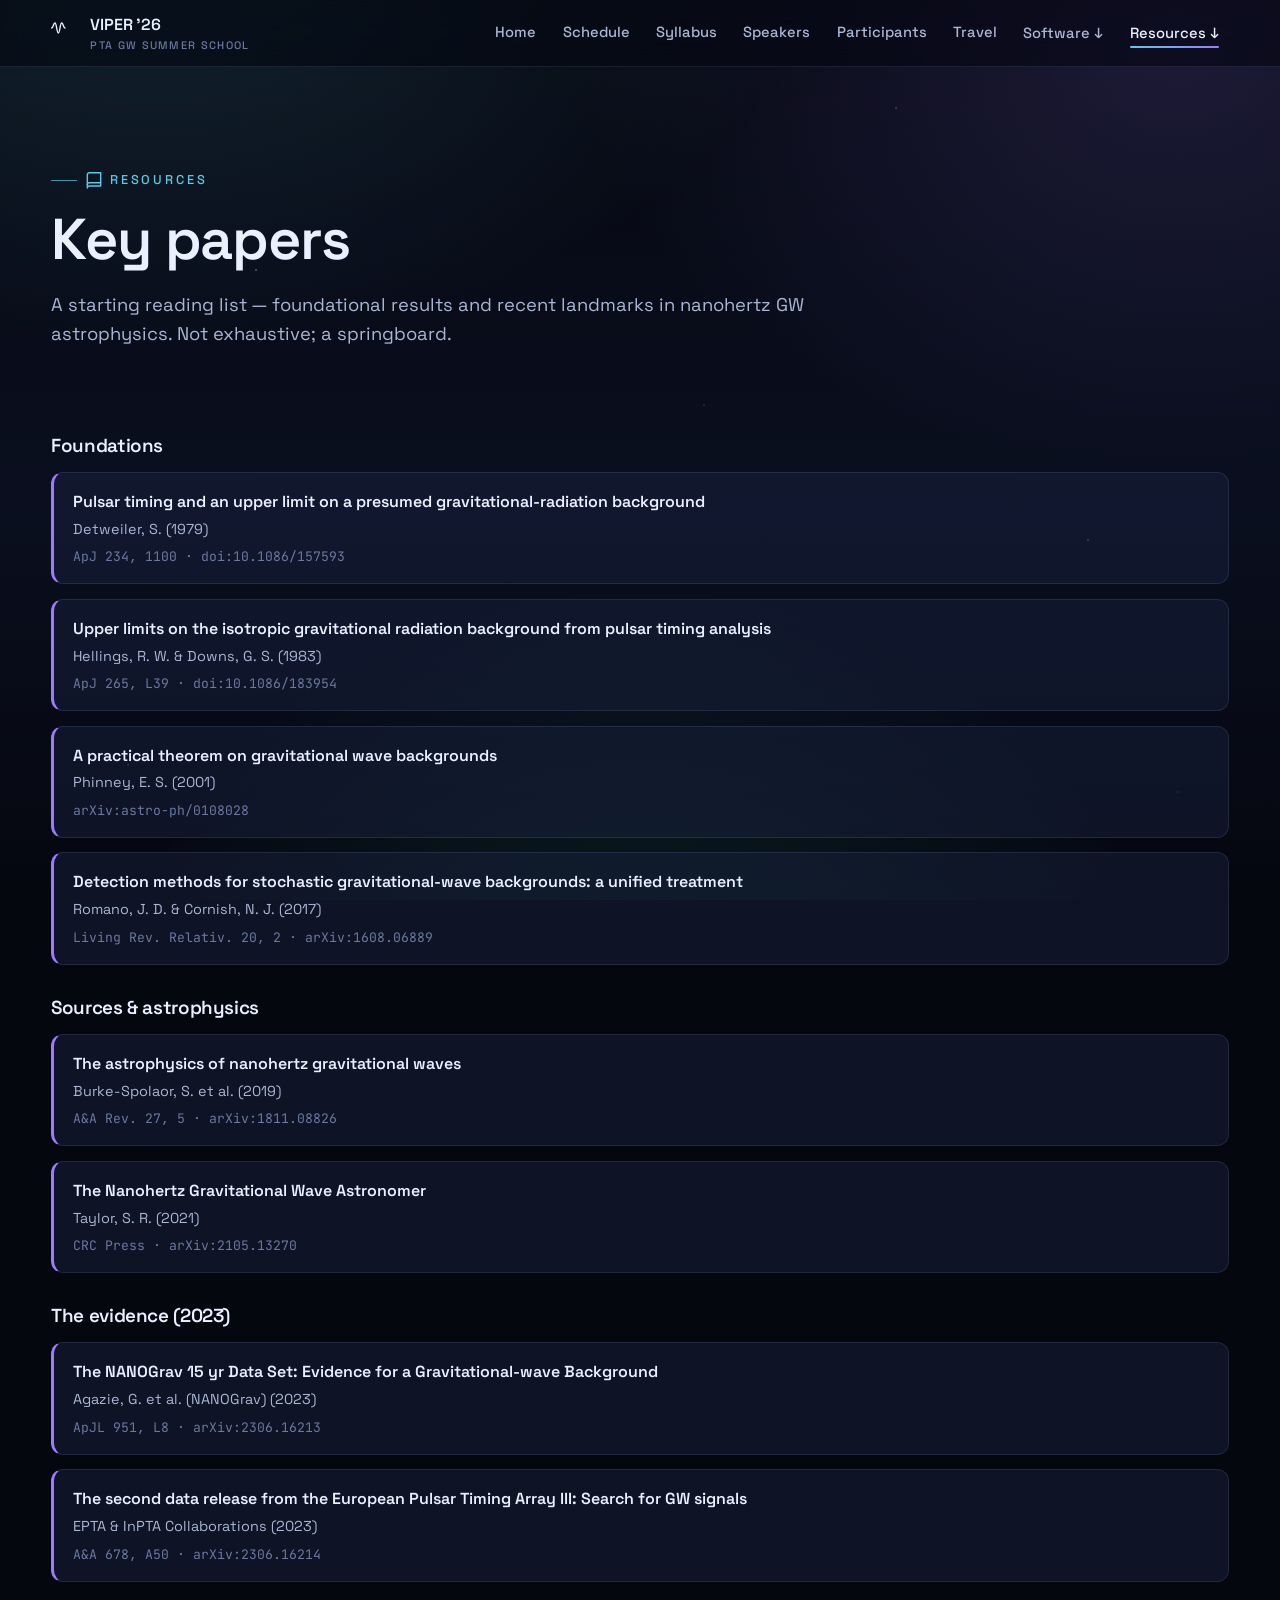
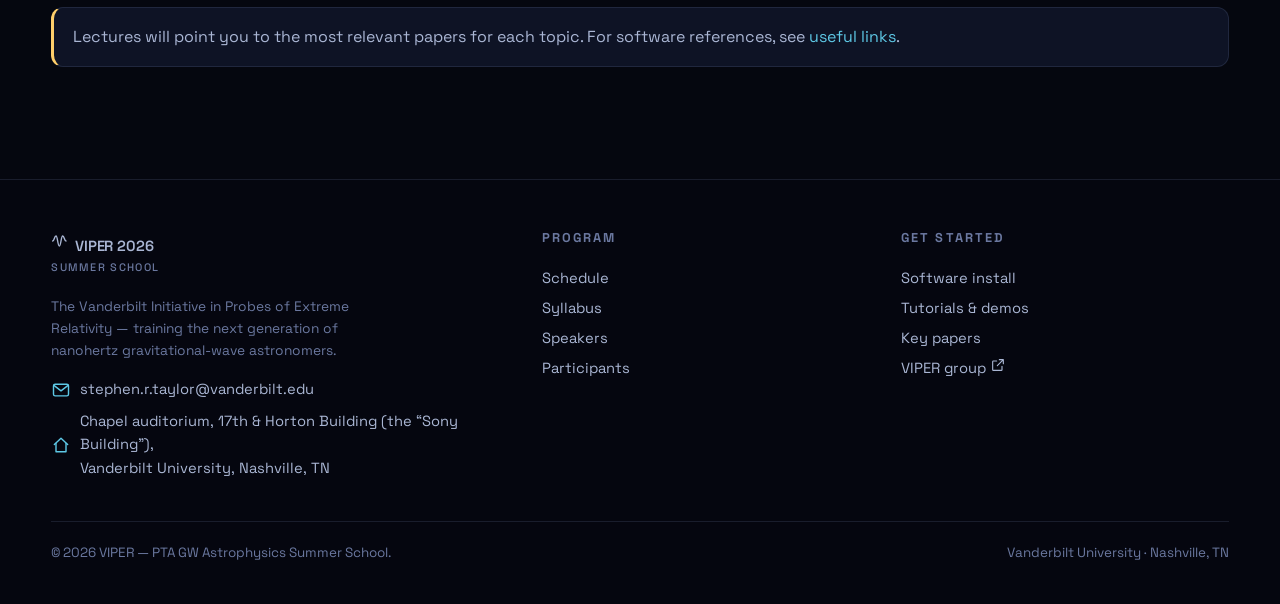
==== imp_papers.html @ b40ef2a1 "Set Levi Schult full name; add venue across the site Speakers page shows full name Levi Schult (sche" ====
<!DOCTYPE html>
<html lang="en">
<head>
<meta charset="utf-8" />
<meta name="viewport" content="width=device-width, initial-scale=1" />
<title>Key papers &middot; VIPER 2026 Summer School</title>
<meta name="description" content="A reading list of key nanohertz gravitational-wave papers." />
<link rel="icon" href="data:image/svg+xml,%3Csvg xmlns='http://www.w3.org/2000/svg' viewBox='0 0 24 24'%3E%3Cpath d='M2 12c2 0 2-6 4-6s2 12 4 12 2-12 4-12 2 6 4 6' fill='none' stroke='%235ec8e6' stroke-width='2' stroke-linecap='round'/%3E%3C/svg%3E" />
<link rel="preconnect" href="https://fonts.googleapis.com" />
<link rel="preconnect" href="https://fonts.gstatic.com" crossorigin />
<link href="https://fonts.googleapis.com/css2?family=Space+Grotesk:wght@400;500;600;700&family=JetBrains+Mono:wght@400;500&display=swap" rel="stylesheet" />
<link rel="stylesheet" href="assets/css/site.css" />
</head>
<body>
<div class="cosmos"></div>
<header class="nav"><div class="nav-inner"><a class="brand" href="index.html"><span class="mark"><svg width="20" height="20" viewBox="0 0 24 24" fill="none" stroke="currentColor" stroke-width="1.7" stroke-linecap="round" stroke-linejoin="round"><path d="M2 12c2 0 2-6 4-6s2 12 4 12 2-12 4-12 2 6 4 6"/></svg></span><span>VIPER &rsquo;26<small>PTA GW Summer School</small></span></a><button class="nav-toggle" aria-label="Menu"><svg width="22" height="22" viewBox="0 0 24 24" fill="none" stroke="currentColor" stroke-width="1.7" stroke-linecap="round" stroke-linejoin="round"><path d="M4 7h16M4 12h16M4 17h16"/></svg></button><nav class="nav-links"><a href="index.html">Home</a><a href="schedule.html">Schedule</a><a href="syllabus.html">Syllabus</a><a href="speakers.html">Speakers</a><a href="participants.html">Participants</a><a href="travel.html">Travel</a><span class="has-menu"><a href="installation.html">Software &darr;</a><span class="drop"><a href="installation.html">Installation</a><a href="tutorials.html">Tutorials &amp; demos</a></span></span><span class="has-menu"><a href="imp_papers.html" class="active">Resources &darr;</a><span class="drop"><a href="imp_papers.html">Key papers</a><a href="useful_links.html">Useful links</a></span></span></nav></div></header>
<main>

<section class="page-head"><div class="wrap">
  <span class="eyebrow"><svg width="20" height="20" viewBox="0 0 24 24" fill="none" stroke="currentColor" stroke-width="1.7" stroke-linecap="round" stroke-linejoin="round"><path d="M4 4.5A2.5 2.5 0 0 1 6.5 2H20v16H6.5A2.5 2.5 0 0 0 4 20.5z"/><path d="M4 16.5A2.5 2.5 0 0 1 6.5 14H20"/></svg> Resources</span>
  <h1>Key papers</h1>
  <p class="lead">A starting reading list &mdash; foundational results and recent landmarks in
  nanohertz GW astrophysics. Not exhaustive; a springboard.</p>
</div></section>
<section class="section tight"><div class="wrap">
  <h3 style="margin-bottom:1rem">Foundations</h3>
  <div class="refs">
    <a class="ref" href="https://doi.org/10.1086/157593" style="display:block;text-decoration:none"><div class="t">Pulsar timing and an upper limit on a presumed gravitational-radiation background</div><div class="a">Detweiler, S. (1979)</div><div class="meta">ApJ 234, 1100 &middot; doi:10.1086/157593</div></a>
    <a class="ref" href="https://doi.org/10.1086/183954" style="display:block;text-decoration:none"><div class="t">Upper limits on the isotropic gravitational radiation background from pulsar timing analysis</div><div class="a">Hellings, R. W. &amp; Downs, G. S. (1983)</div><div class="meta">ApJ 265, L39 &middot; doi:10.1086/183954</div></a>
    <a class="ref" href="https://arxiv.org/abs/astro-ph/0108028" style="display:block;text-decoration:none"><div class="t">A practical theorem on gravitational wave backgrounds</div><div class="a">Phinney, E. S. (2001)</div><div class="meta">arXiv:astro-ph/0108028</div></a>
    <a class="ref" href="https://arxiv.org/abs/1608.06889" style="display:block;text-decoration:none"><div class="t">Detection methods for stochastic gravitational-wave backgrounds: a unified treatment</div><div class="a">Romano, J. D. &amp; Cornish, N. J. (2017)</div><div class="meta">Living Rev. Relativ. 20, 2 &middot; arXiv:1608.06889</div></a>
  </div>

  <h3 style="margin:2rem 0 1rem">Sources &amp; astrophysics</h3>
  <div class="refs">
    <a class="ref" href="https://arxiv.org/abs/1811.08826" style="display:block;text-decoration:none"><div class="t">The astrophysics of nanohertz gravitational waves</div><div class="a">Burke-Spolaor, S. et al. (2019)</div><div class="meta">A&amp;A Rev. 27, 5 &middot; arXiv:1811.08826</div></a>
    <a class="ref" href="https://arxiv.org/abs/2105.13270" style="display:block;text-decoration:none"><div class="t">The Nanohertz Gravitational Wave Astronomer</div><div class="a">Taylor, S. R. (2021)</div><div class="meta">CRC Press &middot; arXiv:2105.13270</div></a>
  </div>

  <h3 style="margin:2rem 0 1rem">The evidence (2023)</h3>
  <div class="refs">
    <a class="ref" href="https://arxiv.org/abs/2306.16213" style="display:block;text-decoration:none"><div class="t">The NANOGrav 15 yr Data Set: Evidence for a Gravitational-wave Background</div><div class="a">Agazie, G. et al. (NANOGrav) (2023)</div><div class="meta">ApJL 951, L8 &middot; arXiv:2306.16213</div></a>
    <a class="ref" href="https://arxiv.org/abs/2306.16214" style="display:block;text-decoration:none"><div class="t">The second data release from the European Pulsar Timing Array III: Search for GW signals</div><div class="a">EPTA &amp; InPTA Collaborations (2023)</div><div class="meta">A&amp;A 678, A50 &middot; arXiv:2306.16214</div></a>
  </div>

  <p class="note" style="margin-top:1.6rem">Lectures will point you to the most relevant papers for
  each topic. For software references, see <a href="useful_links.html">useful links</a>.</p>
</div></section>

</main>
<footer class="footer"><div class="wrap">
  <div class="footer-grid">
    <div>
      <a class="brand" href="index.html"><span class="mark"><svg width="20" height="20" viewBox="0 0 24 24" fill="none" stroke="currentColor" stroke-width="1.7" stroke-linecap="round" stroke-linejoin="round"><path d="M2 12c2 0 2-6 4-6s2 12 4 12 2-12 4-12 2 6 4 6"/></svg></span>
        <span>VIPER 2026<small>Summer School</small></span></a>
      <p class="muted" style="margin-top:1rem;max-width:34ch">
        The Vanderbilt Initiative in Probes of Extreme Relativity &mdash; training the next
        generation of nanohertz gravitational-wave astronomers.</p>
      <div class="contact-line"><svg width="20" height="20" viewBox="0 0 24 24" fill="none" stroke="currentColor" stroke-width="1.7" stroke-linecap="round" stroke-linejoin="round"><rect x="3" y="5" width="18" height="14" rx="2"/><path d="M3.5 6.5 12 13l8.5-6.5"/></svg><a href="mailto:stephen.r.taylor@vanderbilt.edu">stephen.r.taylor@vanderbilt.edu</a></div>
      <div class="contact-line"><svg width="20" height="20" viewBox="0 0 24 24" fill="none" stroke="currentColor" stroke-width="1.7" stroke-linecap="round" stroke-linejoin="round"><path d="M4 11.5 12 4l8 7.5"/><path d="M6 10v10h12V10"/></svg><span>Chapel auditorium, 17th &amp; Horton Building (the &ldquo;Sony Building&rdquo;),<br />Vanderbilt University, Nashville, TN</span></div>
    </div>
    <div>
      <h4>Program</h4>
      <a href="schedule.html">Schedule</a>
      <a href="syllabus.html">Syllabus</a>
      <a href="speakers.html">Speakers</a>
      <a href="participants.html">Participants</a>
    </div>
    <div>
      <h4>Get started</h4>
      <a href="installation.html">Software install</a>
      <a href="tutorials.html">Tutorials &amp; demos</a>
      <a href="imp_papers.html">Key papers</a>
      <a href="https://as.vanderbilt.edu/viper/">VIPER group <svg width="16" height="16" viewBox="0 0 24 24" fill="none" stroke="currentColor" stroke-width="1.7" stroke-linecap="round" stroke-linejoin="round"><path d="M14 4h6v6M20 4l-9 9M18 14v5a1 1 0 0 1-1 1H5a1 1 0 0 1-1-1V7a1 1 0 0 1 1-1h5"/></svg></a>
    </div>
  </div>
  <div class="copyright">
    <span>&copy; 2026 VIPER &mdash; PTA GW Astrophysics Summer School.</span>
    <span>Vanderbilt University &middot; Nashville, TN</span>
  </div>
</div></footer>
<script src="assets/js/site.js"></script>
</body>
</html>
---- assets/css/site.css ----
/* =========================================================================
   VIPER 2026 Summer School — "cosmic glass" design system
   Dark, aurora-lit, glassmorphism. Self-contained, no framework.
   ========================================================================= */

:root {
  /* palette */
  --bg:        #05070f;
  --bg-2:      #0a0f1f;
  --ink:       #eaf0ff;
  --ink-soft:  #aab6d4;
  --ink-dim:   #6b78a0;
  --line:      rgba(150, 170, 220, 0.14);
  --glass:     rgba(20, 28, 52, 0.55);
  --glass-2:   rgba(28, 38, 70, 0.40);

  /* accents */
  --cyan:   #5ec8e6;
  --violet: #9b7bff;
  --pink:   #ff7bd2;
  --teal:   #38e1c0;
  --amber:  #ffcf6b;
  --green:  #57d98a;

  --accent: var(--cyan);

  --radius:   18px;
  --radius-s: 12px;
  --maxw:     1180px;

  --shadow:  0 18px 50px -20px rgba(0, 0, 0, 0.75);
  --font:    "Space Grotesk", "Inter", system-ui, -apple-system, "Segoe UI", Roboto, sans-serif;
  --mono:    "JetBrains Mono", ui-monospace, "SF Mono", Menlo, monospace;
}

* { box-sizing: border-box; }

html { scroll-behavior: smooth; }

body {
  margin: 0;
  font-family: var(--font);
  color: var(--ink);
  background: var(--bg);
  line-height: 1.6;
  -webkit-font-smoothing: antialiased;
  text-rendering: optimizeLegibility;
  overflow-x: hidden;
}

/* ---- cosmic background: layered radial auroras + starfield ------------- */
.cosmos {
  position: fixed;
  inset: 0;
  z-index: -2;
  background:
    radial-gradient(1100px 700px at 12% -8%,  rgba(94, 200, 230, 0.16), transparent 60%),
    radial-gradient(1000px 720px at 92% 4%,   rgba(155, 123, 255, 0.16), transparent 60%),
    radial-gradient(900px 800px  at 50% 118%, rgba(56, 225, 192, 0.10), transparent 60%),
    linear-gradient(180deg, var(--bg) 0%, var(--bg-2) 55%, var(--bg) 100%);
}
.cosmos::after {  /* fine star layer */
  content: "";
  position: absolute;
  inset: 0;
  background-image:
    radial-gradient(1.4px 1.4px at 20% 30%, rgba(255,255,255,0.65), transparent),
    radial-gradient(1.4px 1.4px at 70% 12%, rgba(255,255,255,0.45), transparent),
    radial-gradient(1.2px 1.2px at 40% 70%, rgba(255,255,255,0.40), transparent),
    radial-gradient(1.6px 1.6px at 85% 60%, rgba(255,255,255,0.55), transparent),
    radial-gradient(1.1px 1.1px at 55% 45%, rgba(255,255,255,0.35), transparent),
    radial-gradient(1.3px 1.3px at 10% 85%, rgba(255,255,255,0.40), transparent),
    radial-gradient(1.2px 1.2px at 92% 88%, rgba(255,255,255,0.35), transparent);
  background-repeat: no-repeat;
  opacity: 0.7;
  animation: twinkle 9s ease-in-out infinite alternate;
}
@keyframes twinkle { from { opacity: 0.45; } to { opacity: 0.85; } }

@media (prefers-reduced-motion: reduce) {
  html { scroll-behavior: auto; }
  .cosmos::after { animation: none; }
}

/* ---- layout helpers ---------------------------------------------------- */
.wrap { width: min(var(--maxw), 92vw); margin-inline: auto; }
.section { padding: 84px 0; }
.section.tight { padding: 56px 0; }

a { color: var(--cyan); text-decoration: none; transition: color .18s ease; }
a:hover { color: #bdecff; }

h1, h2, h3 { line-height: 1.12; letter-spacing: -0.02em; font-weight: 600; margin: 0 0 .5em; }
h1 { font-size: clamp(2.2rem, 5vw, 3.6rem); }
h2 { font-size: clamp(1.6rem, 3vw, 2.3rem); }
h3 { font-size: 1.18rem; }
p  { color: var(--ink-soft); }

.eyebrow {
  display: inline-flex; align-items: center; gap: .5em;
  font-size: .8rem; letter-spacing: .22em; text-transform: uppercase;
  color: var(--cyan); font-weight: 500; margin-bottom: 1rem;
}
.eyebrow::before { content: ""; width: 26px; height: 1px; background: var(--cyan); opacity: .7; }

.lead { font-size: 1.15rem; color: var(--ink-soft); max-width: 64ch; }

.gradient-text {
  background: linear-gradient(100deg, var(--cyan), var(--violet) 55%, var(--teal));
  -webkit-background-clip: text; background-clip: text;
  -webkit-text-fill-color: transparent; color: transparent;
}

/* ---- top navigation ---------------------------------------------------- */
.nav {
  position: sticky; top: 0; z-index: 50;
  backdrop-filter: blur(14px) saturate(140%);
  -webkit-backdrop-filter: blur(14px) saturate(140%);
  background: rgba(5, 7, 15, 0.62);
  border-bottom: 1px solid var(--line);
}
.nav-inner {
  width: min(var(--maxw), 94vw); margin-inline: auto;
  display: flex; align-items: center; gap: 1.2rem;
  height: 66px;
}
.brand { display: flex; align-items: center; gap: .65rem; font-weight: 600; letter-spacing: -.01em; color: var(--ink); white-space: nowrap; }
.brand:hover { color: var(--ink); }
.brand .mark { width: 30px; height: 30px; flex: 0 0 auto; }
.brand small { display: block; font-size: .68rem; letter-spacing: .12em; text-transform: uppercase; color: var(--ink-dim); font-weight: 500; }

.nav-links { display: flex; align-items: center; gap: .25rem; margin-left: auto; }
.nav-links a {
  color: var(--ink-soft); font-size: .92rem; font-weight: 500;
  padding: .5rem .7rem; border-radius: 9px; position: relative; white-space: nowrap;
}
.nav-links a:hover { color: var(--ink); background: var(--glass-2); }
.nav-links a.active { color: var(--ink); }
.nav-links a.active::after {
  content: ""; position: absolute; left: .7rem; right: .7rem; bottom: .15rem;
  height: 2px; border-radius: 2px;
  background: linear-gradient(90deg, var(--cyan), var(--violet));
}

/* dropdown */
.has-menu { position: relative; }
.has-menu > .drop {
  position: absolute; top: calc(100% + 8px); right: 0; min-width: 210px;
  background: rgba(12, 17, 33, 0.96); border: 1px solid var(--line);
  border-radius: 14px; padding: .4rem; box-shadow: var(--shadow);
  opacity: 0; visibility: hidden; transform: translateY(6px); transition: .16s ease;
}
.has-menu:hover > .drop, .has-menu:focus-within > .drop { opacity: 1; visibility: visible; transform: translateY(0); }
.drop a { display: block; padding: .55rem .7rem; border-radius: 9px; font-size: .9rem; }
.drop a:hover { background: var(--glass); }

.nav-toggle { display: none; margin-left: auto; background: none; border: 1px solid var(--line); color: var(--ink); border-radius: 10px; padding: .45rem .55rem; cursor: pointer; }
.nav-toggle svg { display: block; }

@media (max-width: 880px) {
  .nav-links {
    position: fixed; inset: 66px 0 auto 0;
    flex-direction: column; align-items: stretch; gap: 0;
    background: rgba(7, 10, 20, 0.98); border-bottom: 1px solid var(--line);
    padding: .6rem 5vw 1.2rem; margin: 0;
    transform: translateY(-130%); transition: transform .28s ease;
    max-height: calc(100vh - 66px); overflow-y: auto;
  }
  .nav-links.open { transform: translateY(0); }
  .nav-links a { padding: .8rem .4rem; border-radius: 0; border-bottom: 1px solid var(--line); }
  .nav-links a.active::after { display: none; }
  .has-menu > .drop { position: static; opacity: 1; visibility: visible; transform: none; box-shadow: none; border: none; background: transparent; padding: 0 0 .4rem 1rem; min-width: 0; }
  .has-menu > .drop a { border-bottom: 1px dashed var(--line); }
  .nav-toggle { display: inline-flex; }
}

/* ---- buttons ----------------------------------------------------------- */
.btn {
  display: inline-flex; align-items: center; gap: .5rem;
  padding: .8rem 1.3rem; border-radius: 999px; font-weight: 600; font-size: .95rem;
  border: 1px solid transparent; cursor: pointer; transition: .18s ease; white-space: nowrap;
}
.btn-primary {
  color: #05131a;
  background: linear-gradient(100deg, var(--cyan), var(--teal));
  box-shadow: 0 10px 30px -10px rgba(94, 200, 230, 0.6);
}
.btn-primary:hover { color: #05131a; transform: translateY(-2px); box-shadow: 0 16px 38px -12px rgba(94, 200, 230, 0.7); }
.btn-ghost { color: var(--ink); border-color: var(--line); background: var(--glass-2); }
.btn-ghost:hover { color: var(--ink); border-color: rgba(155,123,255,.5); background: var(--glass); transform: translateY(-2px); }
.btn-row { display: flex; flex-wrap: wrap; gap: .8rem; margin-top: 1.8rem; }

/* ---- hero -------------------------------------------------------------- */
.hero { padding: clamp(64px, 11vw, 130px) 0 84px; position: relative; }
.hero .badge {
  display: inline-flex; align-items: center; gap: .55rem;
  padding: .4rem .9rem; border-radius: 999px; font-size: .82rem; font-weight: 500;
  color: var(--ink); background: var(--glass); border: 1px solid var(--line); margin-bottom: 1.4rem;
}
.hero .badge .dot { width: 8px; height: 8px; border-radius: 50%; background: var(--teal); box-shadow: 0 0 12px var(--teal); }
.hero h1 { max-width: 16ch; }
.hero .lead { margin-top: 1.1rem; font-size: 1.22rem; }
.hero-meta { display: flex; flex-wrap: wrap; gap: 1.6rem; margin-top: 2rem; }
.hero-meta .item { display: flex; align-items: center; gap: .6rem; color: var(--ink-soft); font-size: .98rem; }
.hero-meta .item svg { color: var(--cyan); flex: 0 0 auto; }

/* ---- glass cards / features ------------------------------------------- */
.grid { display: grid; gap: 1.2rem; }
.grid.cols-2 { grid-template-columns: repeat(2, 1fr); }
.grid.cols-3 { grid-template-columns: repeat(3, 1fr); }
.grid.cols-4 { grid-template-columns: repeat(4, 1fr); }
@media (max-width: 980px) { .grid.cols-3, .grid.cols-4 { grid-template-columns: repeat(2, 1fr); } }
@media (max-width: 620px) { .grid.cols-2, .grid.cols-3, .grid.cols-4 { grid-template-columns: 1fr; } }

.card {
  background: var(--glass); border: 1px solid var(--line);
  border-radius: var(--radius); padding: 1.5rem;
  backdrop-filter: blur(8px); -webkit-backdrop-filter: blur(8px);
  transition: transform .2s ease, border-color .2s ease, background .2s ease;
}
.card:hover { transform: translateY(-4px); border-color: rgba(94,200,230,.4); background: var(--glass-2); }
.card .ico {
  width: 44px; height: 44px; border-radius: 12px; display: grid; place-items: center;
  background: linear-gradient(135deg, rgba(94,200,230,.18), rgba(155,123,255,.18));
  border: 1px solid var(--line); color: var(--cyan); margin-bottom: 1rem;
}
.card h3 { margin-bottom: .4rem; }
.card p { margin: 0; font-size: .96rem; }

/* ---- generic content prose -------------------------------------------- */
.prose { max-width: 76ch; }
.prose p { margin: 0 0 1.1rem; }
.prose h2 { margin-top: 2.4rem; }
.prose h3 { margin-top: 1.8rem; color: var(--ink); }
.prose ul, .prose ol { color: var(--ink-soft); padding-left: 1.2rem; }
.prose li { margin: .45rem 0; }
.prose li b, .prose strong { color: var(--ink); font-weight: 600; }
.prose code { font-family: var(--mono); font-size: .88em; background: rgba(120,140,200,.14); padding: .15em .4em; border-radius: 6px; color: #cfe6ff; }
.prose hr { border: none; border-top: 1px solid var(--line); margin: 2.4rem 0; }
.prose a { border-bottom: 1px solid rgba(94,200,230,.35); }
.prose a:hover { border-color: var(--cyan); }

.page-head { padding: clamp(54px, 9vw, 96px) 0 12px; }
.page-head h1 { margin-bottom: .3rem; }

/* code block */
.codeblock {
  background: rgba(8, 12, 24, 0.85); border: 1px solid var(--line); border-radius: var(--radius-s);
  padding: 1.1rem 1.2rem; overflow-x: auto; font-family: var(--mono); font-size: .86rem;
  color: #d6e6ff; line-height: 1.7; margin: 1rem 0;
}
.codeblock .c { color: var(--ink-dim); }       /* comment */
.codeblock .k { color: var(--teal); }          /* keyword/cmd */
.codeblock .s { color: var(--amber); }         /* string/arg */

.os-tabs { display: flex; gap: .5rem; flex-wrap: wrap; margin: 1.4rem 0 0; }
.os-tab {
  padding: .5rem 1rem; border-radius: 999px; border: 1px solid var(--line);
  background: var(--glass-2); color: var(--ink-soft); cursor: pointer; font-weight: 500; font-size: .9rem;
  font-family: var(--font);
}
.os-tab.active { color: #05131a; background: linear-gradient(100deg, var(--cyan), var(--teal)); border-color: transparent; }
.os-panel { display: none; }
.os-panel.active { display: block; }

/* ---- schedule ---------------------------------------------------------- */
.week-tabs { display: inline-flex; padding: .35rem; gap: .35rem; background: var(--glass); border: 1px solid var(--line); border-radius: 999px; margin-bottom: 1.6rem; }
.week-tab {
  padding: .55rem 1.4rem; border-radius: 999px; border: none; cursor: pointer;
  background: transparent; color: var(--ink-soft); font-weight: 600; font-size: .95rem; font-family: var(--font);
  transition: .18s ease;
}
.week-tab.active { color: #05131a; background: linear-gradient(100deg, var(--cyan), var(--violet)); }
.week-panel { display: none; }
.week-panel.active { display: block; animation: fade .35s ease; }
@keyframes fade { from { opacity: 0; transform: translateY(8px); } to { opacity: 1; transform: none; } }

.week-meta { color: var(--ink-dim); font-size: .92rem; margin: 0 0 1rem; }

.sched-scroll { overflow-x: auto; border-radius: var(--radius); border: 1px solid var(--line); }
table.sched { border-collapse: collapse; width: 100%; min-width: 760px; font-size: .9rem; }
table.sched th, table.sched td { border: 1px solid var(--line); padding: .7rem .7rem; vertical-align: top; text-align: left; }
table.sched thead th {
  background: rgba(94,200,230,.10); color: var(--ink); font-weight: 600; text-align: center;
  position: sticky; top: 0; backdrop-filter: blur(6px);
}
table.sched thead th .date { display: block; font-size: .76rem; font-weight: 400; color: var(--ink-dim); margin-top: .15rem; }
table.sched .time { white-space: nowrap; color: var(--ink-dim); font-family: var(--mono); font-size: .8rem; text-align: center; background: var(--glass-2); width: 64px; }
table.sched td .who { display: block; color: var(--ink-dim); font-size: .82rem; margin-top: .2rem; font-style: italic; }
table.sched td.empty { background: transparent; }

.cell { border-radius: 8px; padding: .55rem .6rem; height: 100%; }
.cell.lecture { background: linear-gradient(135deg, rgba(94,200,230,.16), rgba(94,200,230,.06)); border-left: 3px solid var(--cyan); color: var(--ink); }
.cell.hands   { background: linear-gradient(135deg, rgba(56,225,192,.16), rgba(56,225,192,.05)); border-left: 3px solid var(--teal); color: var(--ink); }
.cell.hack    { background: rgba(155,123,255,.13); border-left: 3px solid var(--violet); color: #d7ccff; font-weight: 600; }
.cell.social  { background: rgba(255,207,107,.14); border-left: 3px solid var(--amber); color: #ffe6ad; font-weight: 600; }
.span-row td { background: rgba(255,207,107,.06); text-align: center; color: var(--ink-soft); font-weight: 500; letter-spacing: .04em; }
.span-row.pause td { background: rgba(120,140,200,.07); color: var(--ink-dim); font-weight: 500; font-size: .82rem; text-transform: uppercase; letter-spacing: .12em; }

.legend { display: flex; flex-wrap: wrap; gap: 1rem 1.6rem; margin-top: 1.3rem; font-size: .85rem; color: var(--ink-soft); }
.legend span { display: inline-flex; align-items: center; gap: .5rem; }
.legend i { width: 14px; height: 14px; border-radius: 4px; display: inline-block; }
.lg-lecture { background: var(--cyan); }
.lg-hands { background: var(--teal); }
.lg-hack { background: var(--violet); }
.lg-social { background: var(--amber); }

/* ---- list of people ---------------------------------------------------- */
.people { display: grid; grid-template-columns: repeat(2, 1fr); gap: .8rem; }
@media (max-width: 720px) { .people { grid-template-columns: 1fr; } }
.person {
  display: flex; gap: .9rem; align-items: flex-start;
  background: var(--glass-2); border: 1px solid var(--line); border-radius: var(--radius-s); padding: .9rem 1rem;
}
.person .av {
  width: 40px; height: 40px; flex: 0 0 auto; border-radius: 50%;
  display: grid; place-items: center; font-weight: 600; color: #05131a;
  background: linear-gradient(135deg, var(--cyan), var(--violet)); font-size: .92rem;
}
.person .nm { font-weight: 600; color: var(--ink); }
.person .tp { font-size: .85rem; color: var(--ink-dim); margin-top: .15rem; }

/* link list */
.linklist { display: grid; gap: .7rem; }
.linklist a.row {
  display: flex; align-items: center; gap: .9rem; justify-content: space-between;
  background: var(--glass-2); border: 1px solid var(--line); border-radius: var(--radius-s);
  padding: .9rem 1.1rem; color: var(--ink); border-bottom: 1px solid var(--line);
}
.linklist a.row:hover { border-color: rgba(94,200,230,.45); background: var(--glass); transform: translateX(3px); }
.linklist .row .l { display: flex; align-items: center; gap: .8rem; }
.linklist .row .l .ic { color: var(--cyan); flex: 0 0 auto; }
.linklist .row .nm { font-weight: 600; }
.linklist .row .ds { color: var(--ink-dim); font-size: .85rem; }
.linklist .row .arr { color: var(--ink-dim); }

/* reference list */
.refs { display: grid; gap: .9rem; }
.ref {
  background: var(--glass-2); border: 1px solid var(--line); border-left: 3px solid var(--violet);
  border-radius: var(--radius-s); padding: 1rem 1.2rem;
}
.ref .t { font-weight: 600; color: var(--ink); }
.ref .a { color: var(--ink-soft); font-size: .9rem; margin-top: .2rem; }
.ref .meta { color: var(--ink-dim); font-size: .82rem; margin-top: .35rem; font-family: var(--mono); }

.note { background: var(--glass-2); border: 1px solid var(--line); border-left: 3px solid var(--amber); border-radius: var(--radius-s); padding: 1rem 1.2rem; color: var(--ink-soft); }
.note b { color: var(--ink); }

.framed { border-radius: var(--radius); border: 1px solid var(--line); overflow: hidden; box-shadow: var(--shadow); }
.framed img { display: block; width: 100%; height: auto; }

/* split feature */
.split { display: grid; grid-template-columns: 1.1fr .9fr; gap: 2.4rem; align-items: center; }
@media (max-width: 860px) { .split { grid-template-columns: 1fr; } }

/* ---- footer ------------------------------------------------------------ */
.footer { border-top: 1px solid var(--line); padding: 48px 0 40px; margin-top: 40px; background: rgba(5,7,15,.6); }
.footer-grid { display: grid; grid-template-columns: 1.4fr 1fr 1fr; gap: 2rem; }
@media (max-width: 780px) { .footer-grid { grid-template-columns: 1fr; gap: 1.6rem; } }
.footer h4 { font-size: .8rem; text-transform: uppercase; letter-spacing: .16em; color: var(--ink-dim); margin: 0 0 1rem; }
.footer a { color: var(--ink-soft); display: block; padding: .2rem 0; font-size: .92rem; }
.footer a:hover { color: var(--cyan); }
.footer .muted { color: var(--ink-dim); font-size: .86rem; }
.footer .contact-line { display: flex; align-items: center; gap: .55rem; color: var(--ink-soft); font-size: .92rem; margin: .3rem 0; }
.footer .contact-line svg { color: var(--cyan); flex: 0 0 auto; }
.copyright { border-top: 1px solid var(--line); margin-top: 36px; padding-top: 20px; color: var(--ink-dim); font-size: .84rem; display: flex; flex-wrap: wrap; gap: .6rem 1.4rem; justify-content: space-between; }
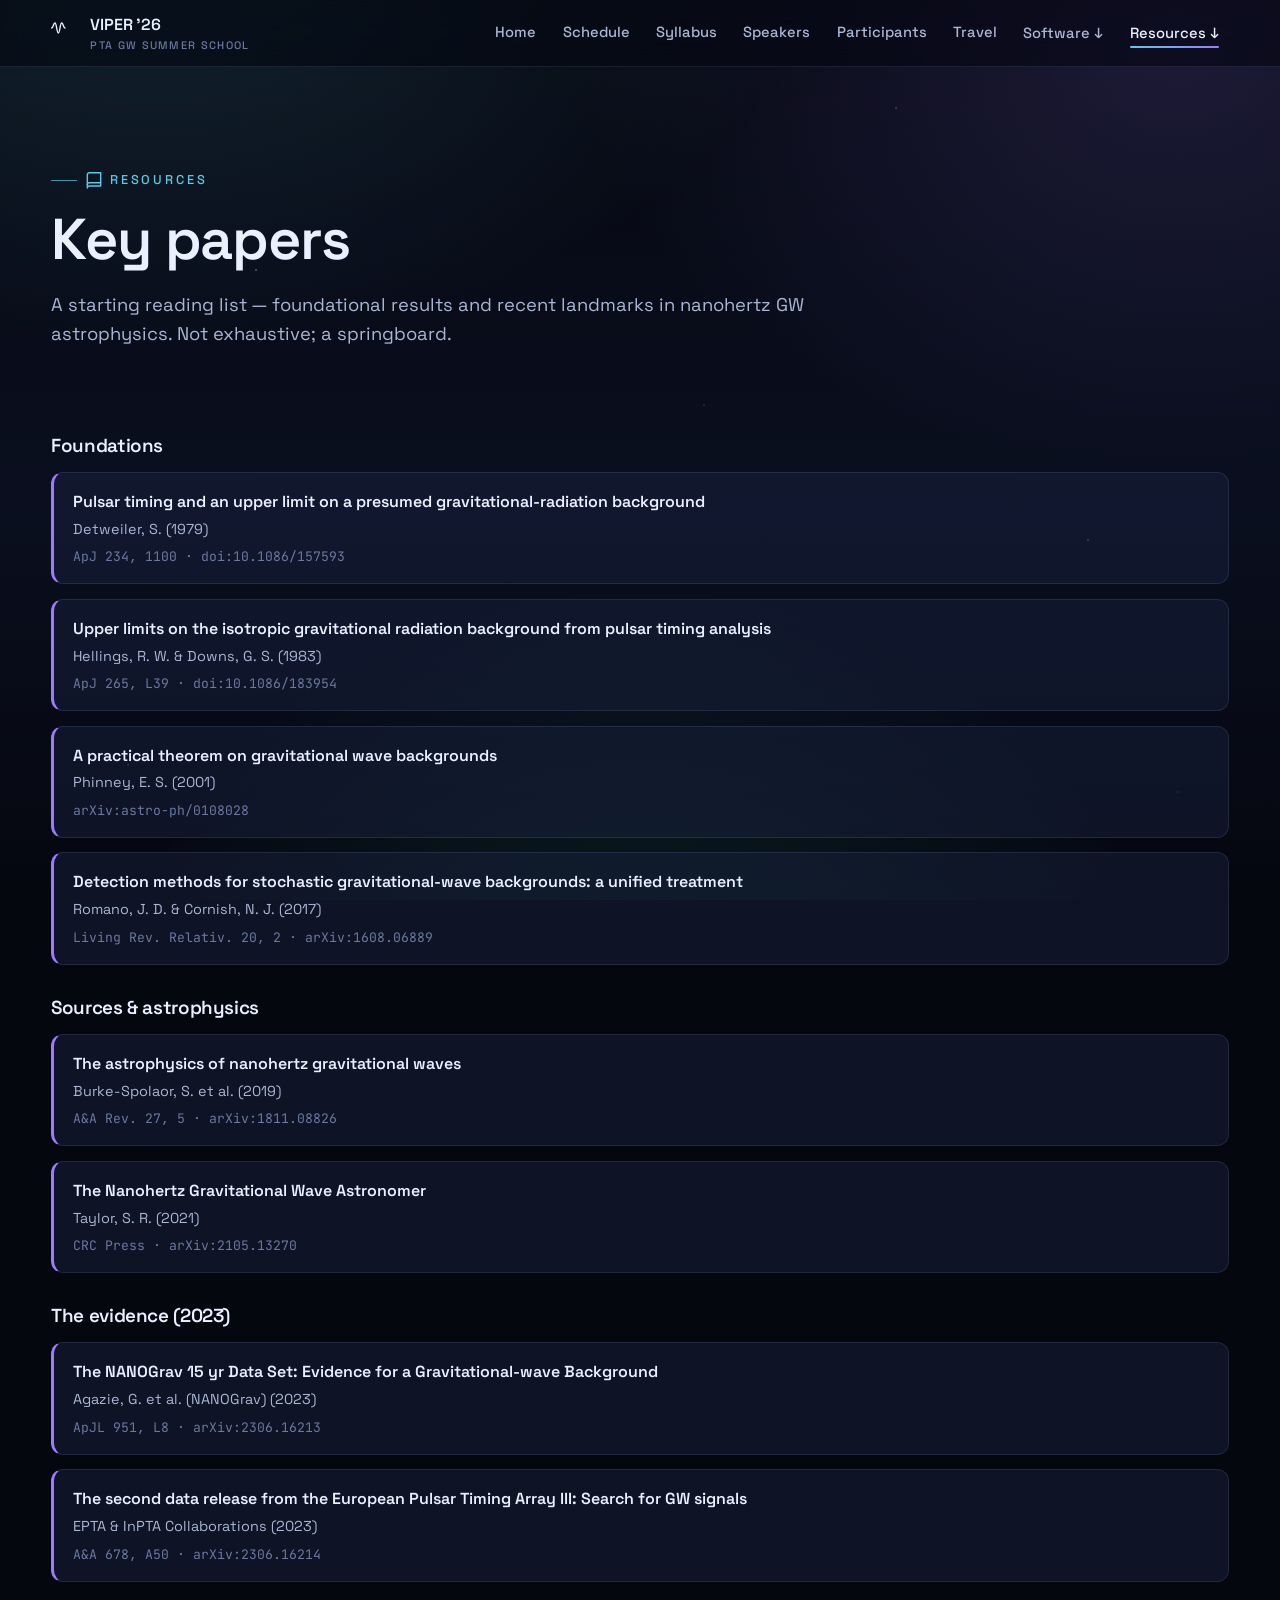
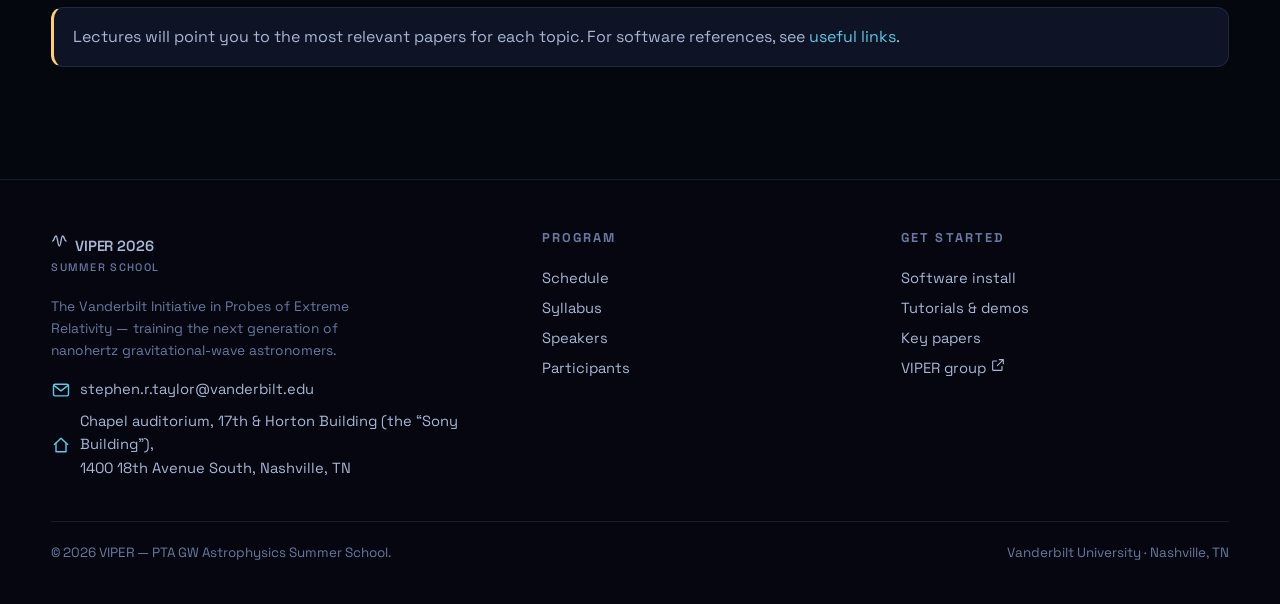
==== commit d96cc0d6: "Add venue street address: 1400 18th Avenue South Surface the full address on the Travel venue sectio" ====
--- a/imp_papers.html
+++ b/imp_papers.html
@@ -57,7 +57,7 @@
         The Vanderbilt Initiative in Probes of Extreme Relativity &mdash; training the next
         generation of nanohertz gravitational-wave astronomers.</p>
       <div class="contact-line"><svg width="20" height="20" viewBox="0 0 24 24" fill="none" stroke="currentColor" stroke-width="1.7" stroke-linecap="round" stroke-linejoin="round"><rect x="3" y="5" width="18" height="14" rx="2"/><path d="M3.5 6.5 12 13l8.5-6.5"/></svg><a href="mailto:stephen.r.taylor@vanderbilt.edu">stephen.r.taylor@vanderbilt.edu</a></div>
-      <div class="contact-line"><svg width="20" height="20" viewBox="0 0 24 24" fill="none" stroke="currentColor" stroke-width="1.7" stroke-linecap="round" stroke-linejoin="round"><path d="M4 11.5 12 4l8 7.5"/><path d="M6 10v10h12V10"/></svg><span>Chapel auditorium, 17th &amp; Horton Building (the &ldquo;Sony Building&rdquo;),<br />Vanderbilt University, Nashville, TN</span></div>
+      <div class="contact-line"><svg width="20" height="20" viewBox="0 0 24 24" fill="none" stroke="currentColor" stroke-width="1.7" stroke-linecap="round" stroke-linejoin="round"><path d="M4 11.5 12 4l8 7.5"/><path d="M6 10v10h12V10"/></svg><span>Chapel auditorium, 17th &amp; Horton Building (the &ldquo;Sony Building&rdquo;),<br />1400 18th Avenue South, Nashville, TN</span></div>
     </div>
     <div>
       <h4>Program</h4>
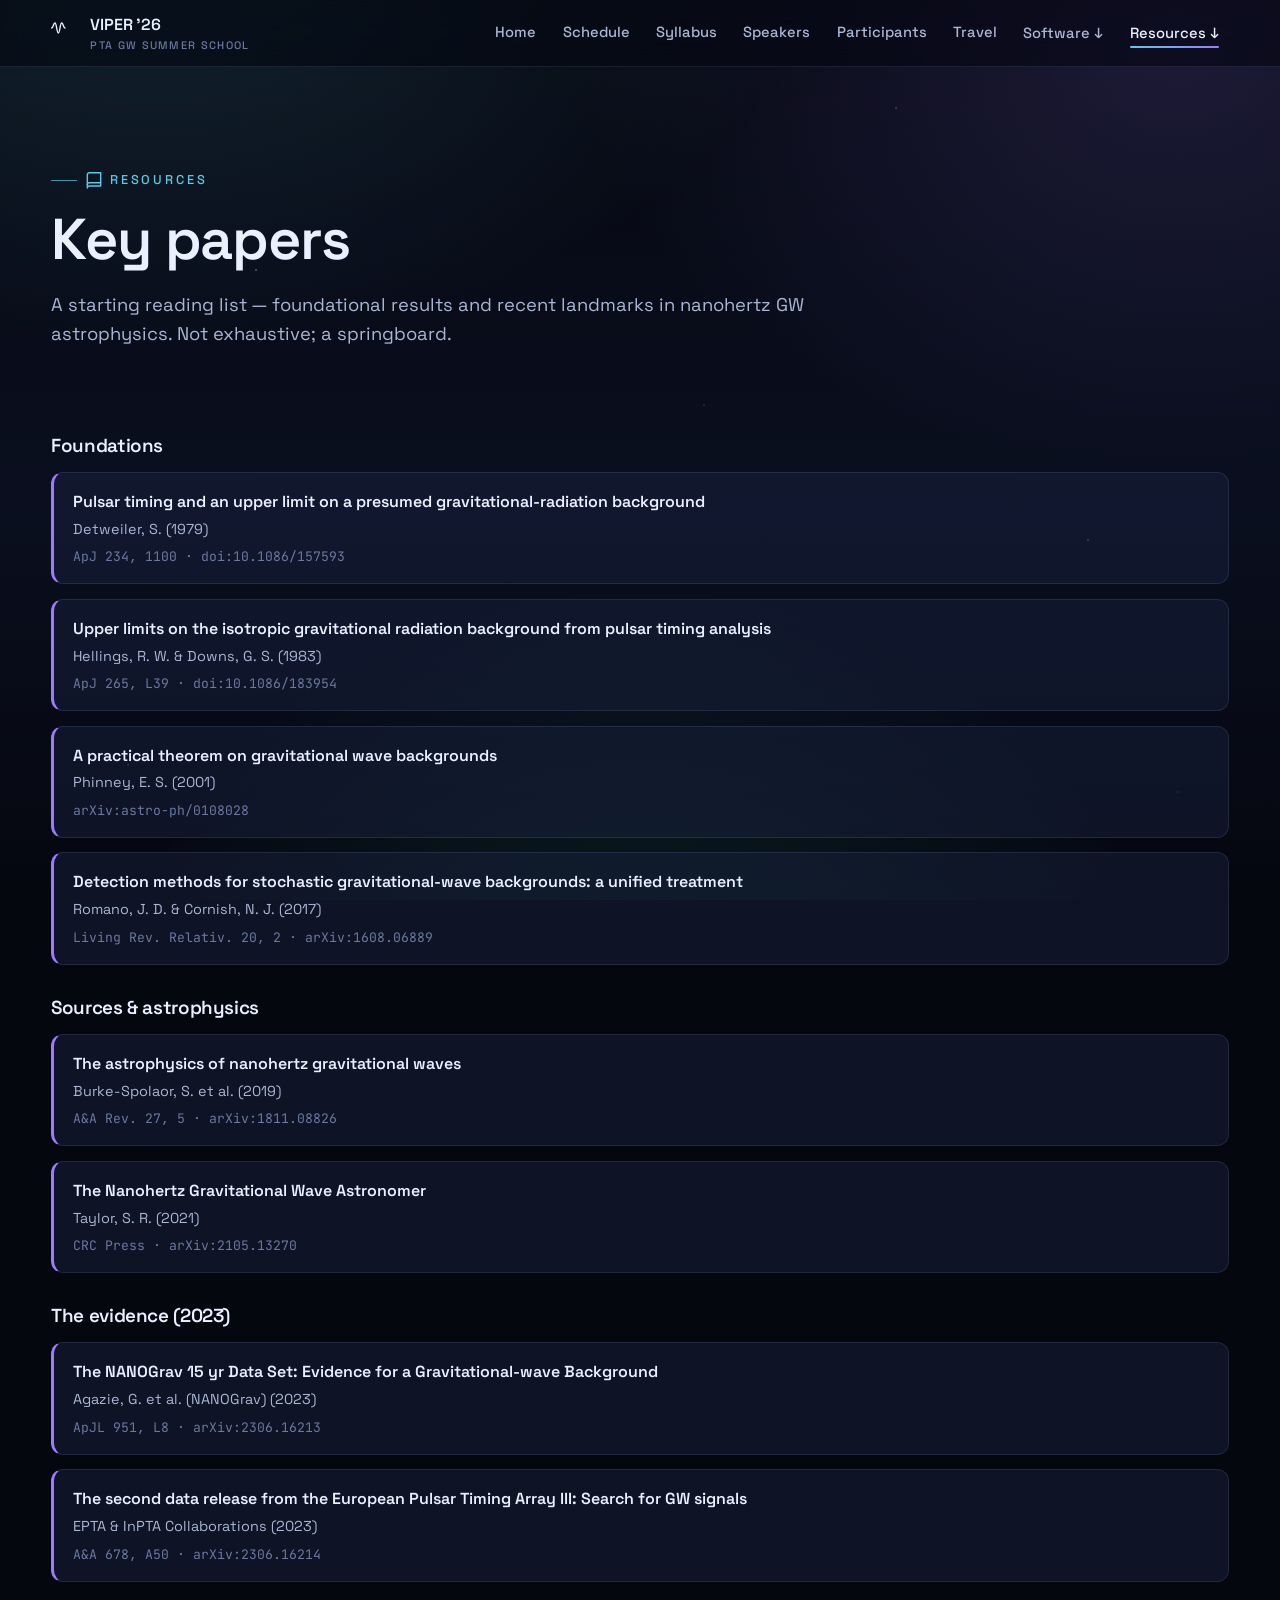
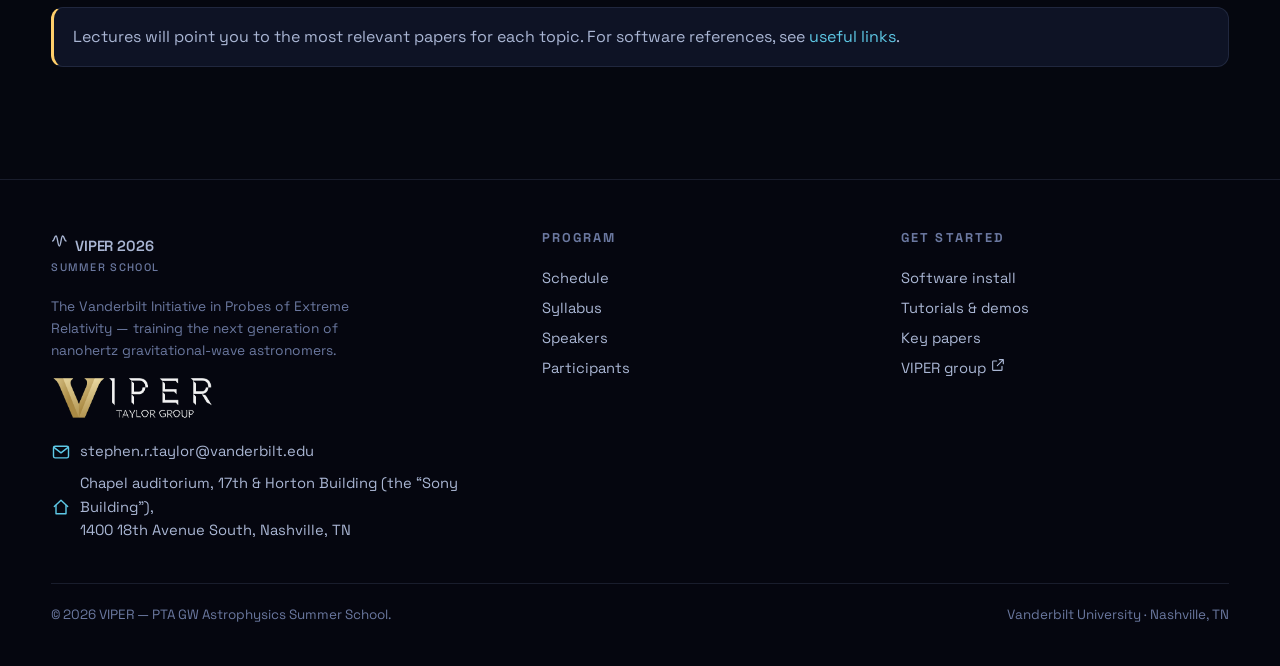
==== commit 6f747d87: "Add VIPER logo and prominent link to the Vanderbilt VIPER page Decoded the gold-V VIPER lockup from " ====
--- a/imp_papers.html
+++ b/imp_papers.html
@@ -56,6 +56,8 @@
       <p class="muted" style="margin-top:1rem;max-width:34ch">
         The Vanderbilt Initiative in Probes of Extreme Relativity &mdash; training the next
         generation of nanohertz gravitational-wave astronomers.</p>
+      <a class="viper-footer" href="https://as.vanderbilt.edu/viper/" target="_blank" rel="noopener" title="Visit the VIPER group at Vanderbilt">
+        <img src="images/viper-logo.png" alt="VIPER at Vanderbilt University" /></a>
       <div class="contact-line"><svg width="20" height="20" viewBox="0 0 24 24" fill="none" stroke="currentColor" stroke-width="1.7" stroke-linecap="round" stroke-linejoin="round"><rect x="3" y="5" width="18" height="14" rx="2"/><path d="M3.5 6.5 12 13l8.5-6.5"/></svg><a href="mailto:stephen.r.taylor@vanderbilt.edu">stephen.r.taylor@vanderbilt.edu</a></div>
       <div class="contact-line"><svg width="20" height="20" viewBox="0 0 24 24" fill="none" stroke="currentColor" stroke-width="1.7" stroke-linecap="round" stroke-linejoin="round"><path d="M4 11.5 12 4l8 7.5"/><path d="M6 10v10h12V10"/></svg><span>Chapel auditorium, 17th &amp; Horton Building (the &ldquo;Sony Building&rdquo;),<br />1400 18th Avenue South, Nashville, TN</span></div>
     </div>
--- a/assets/css/site.css
+++ b/assets/css/site.css
@@ -204,6 +204,21 @@
 .hero-meta .item { display: flex; align-items: center; gap: .6rem; color: var(--ink-soft); font-size: .98rem; }
 .hero-meta .item svg { color: var(--cyan); flex: 0 0 auto; }
 
+/* ---- VIPER logo lockups ------------------------------------------------ */
+.viper-presents {
+  display: inline-flex; align-items: center; gap: .55rem;
+  padding: .4rem 1rem .4rem .55rem; margin-bottom: 1.5rem;
+  border: 1px solid var(--line); border-radius: 999px; background: var(--glass);
+  transition: border-color .18s ease, transform .18s ease;
+}
+.viper-presents:hover { border-color: rgba(212,175,55,.55); transform: translateY(-1px); }
+.viper-presents .lbl { font-size: .72rem; letter-spacing: .2em; text-transform: uppercase; color: var(--ink-dim); }
+.viper-presents img { height: 26px; width: auto; display: block; }
+
+.viper-footer { display: inline-block; margin: .2rem 0 1rem; }
+.viper-footer img { height: 40px; width: auto; display: block; opacity: .95; transition: opacity .18s ease; }
+.viper-footer:hover img { opacity: 1; }
+
 /* ---- glass cards / features ------------------------------------------- */
 .grid { display: grid; gap: 1.2rem; }
 .grid.cols-2 { grid-template-columns: repeat(2, 1fr); }
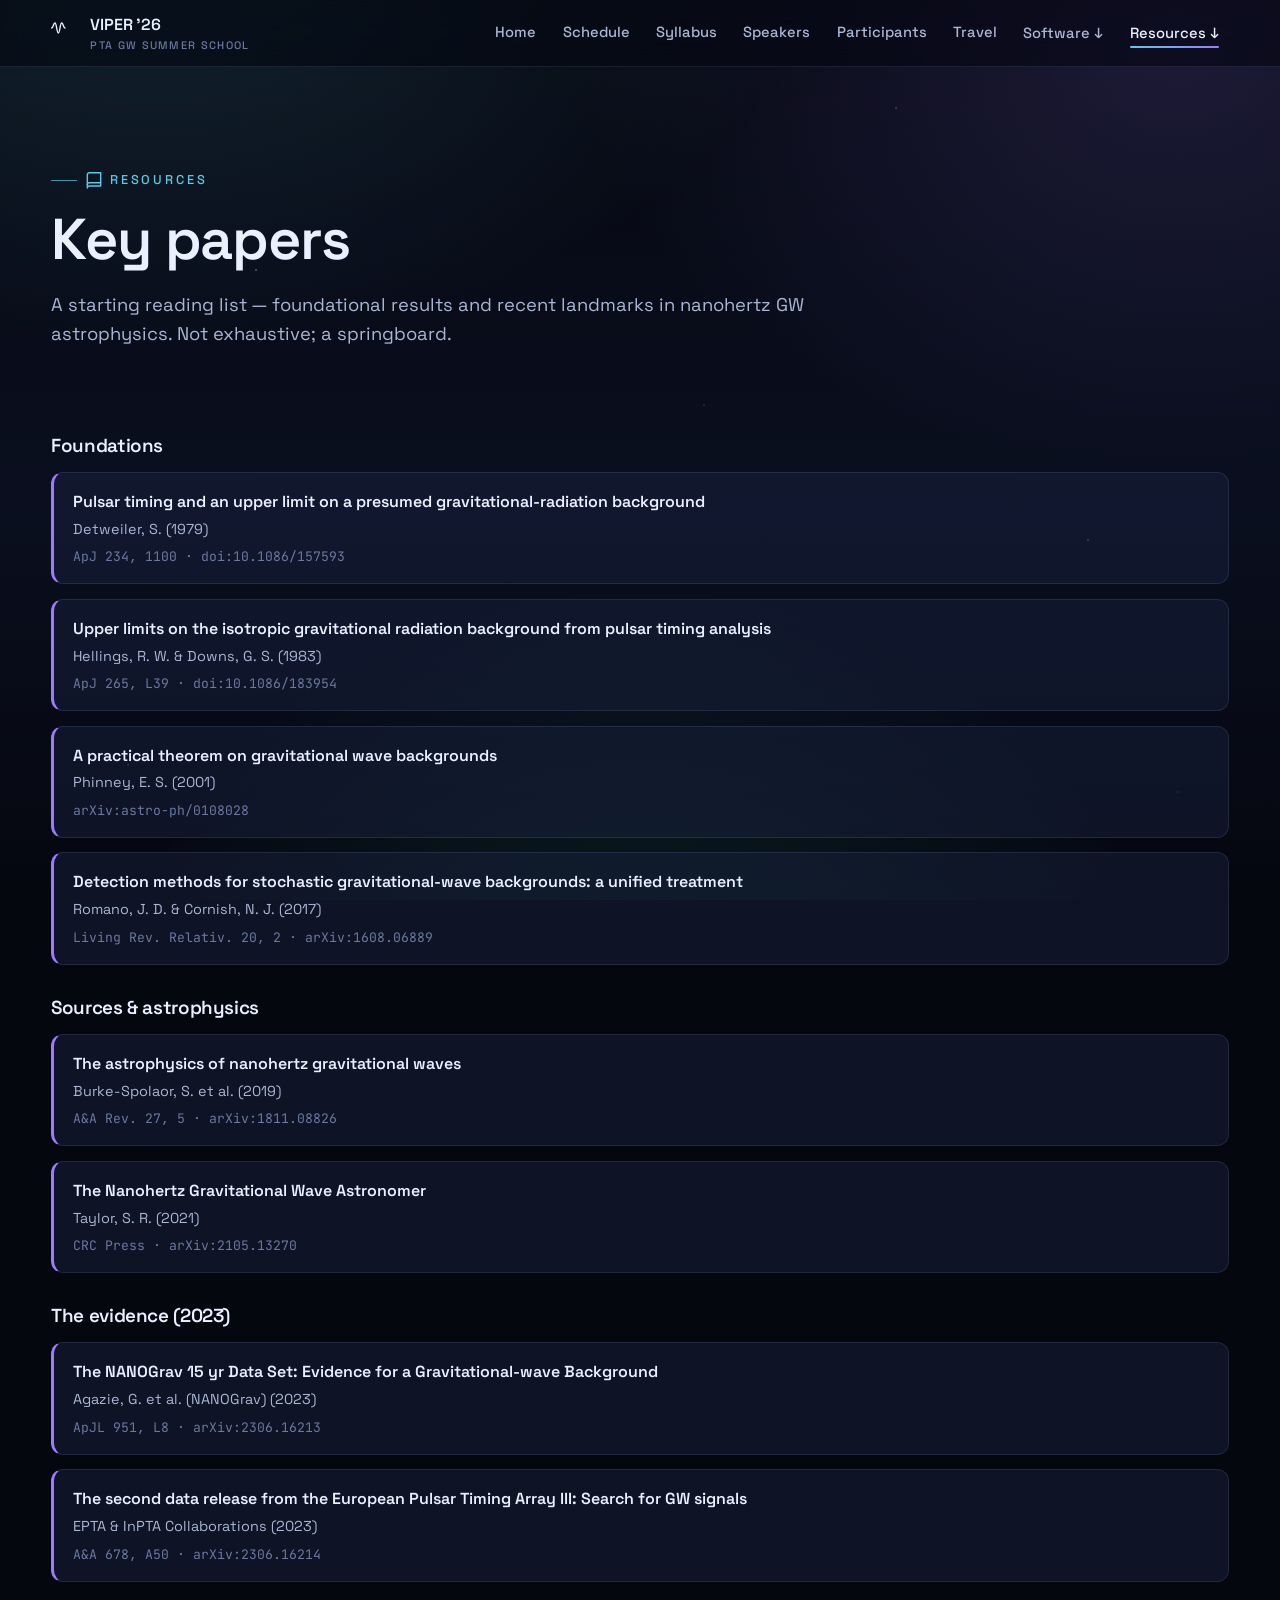
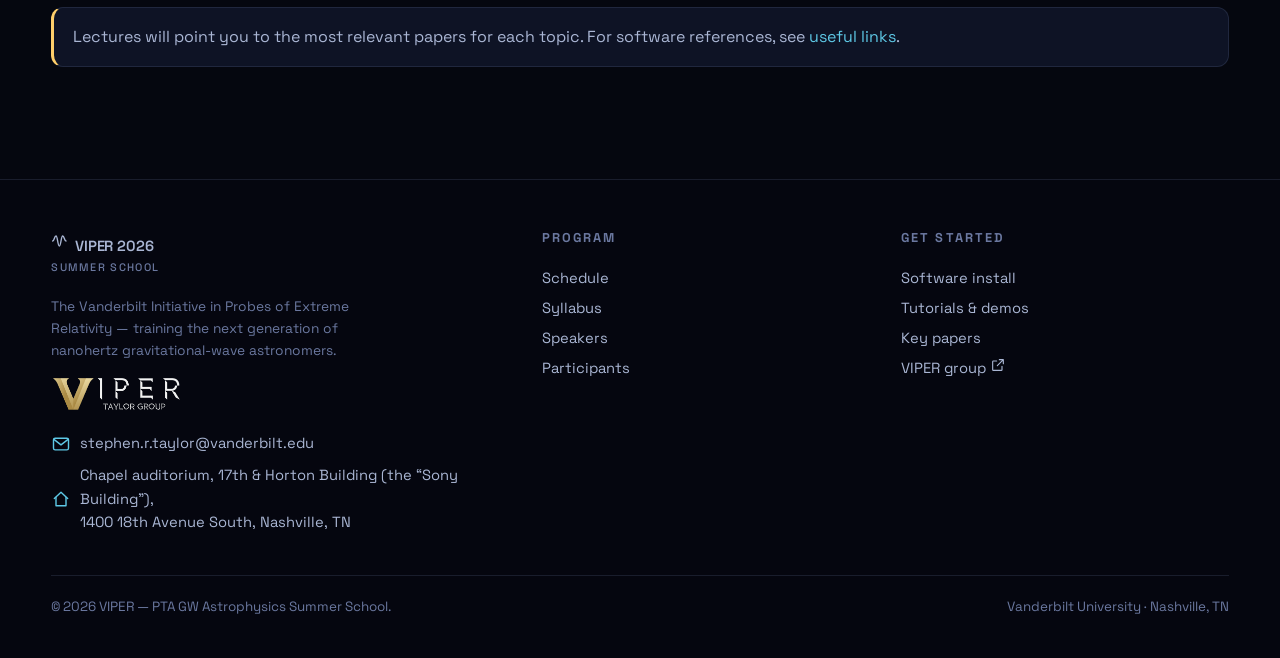
==== commit 5d9cc910: "Cache-bust assets and trim VIPER logo size Add ?v=2 to the site.css and site.js links so browsers fe" ====
--- a/imp_papers.html
+++ b/imp_papers.html
@@ -9,7 +9,7 @@
 <link rel="preconnect" href="https://fonts.googleapis.com" />
 <link rel="preconnect" href="https://fonts.gstatic.com" crossorigin />
 <link href="https://fonts.googleapis.com/css2?family=Space+Grotesk:wght@400;500;600;700&family=JetBrains+Mono:wght@400;500&display=swap" rel="stylesheet" />
-<link rel="stylesheet" href="assets/css/site.css" />
+<link rel="stylesheet" href="assets/css/site.css?v=2" />
 </head>
 <body>
 <div class="cosmos"></div>
@@ -81,6 +81,6 @@
     <span>Vanderbilt University &middot; Nashville, TN</span>
   </div>
 </div></footer>
-<script src="assets/js/site.js"></script>
+<script src="assets/js/site.js?v=2"></script>
 </body>
 </html>
--- a/assets/css/site.css
+++ b/assets/css/site.css
@@ -213,10 +213,10 @@
 }
 .viper-presents:hover { border-color: rgba(212,175,55,.55); transform: translateY(-1px); }
 .viper-presents .lbl { font-size: .72rem; letter-spacing: .2em; text-transform: uppercase; color: var(--ink-dim); }
-.viper-presents img { height: 26px; width: auto; display: block; }
+.viper-presents img { height: 22px; width: auto; max-width: 130px; display: block; }
 
 .viper-footer { display: inline-block; margin: .2rem 0 1rem; }
-.viper-footer img { height: 40px; width: auto; display: block; opacity: .95; transition: opacity .18s ease; }
+.viper-footer img { height: 32px; width: auto; max-width: 180px; display: block; opacity: .95; transition: opacity .18s ease; }
 .viper-footer:hover img { opacity: 1; }
 
 /* ---- glass cards / features ------------------------------------------- */
